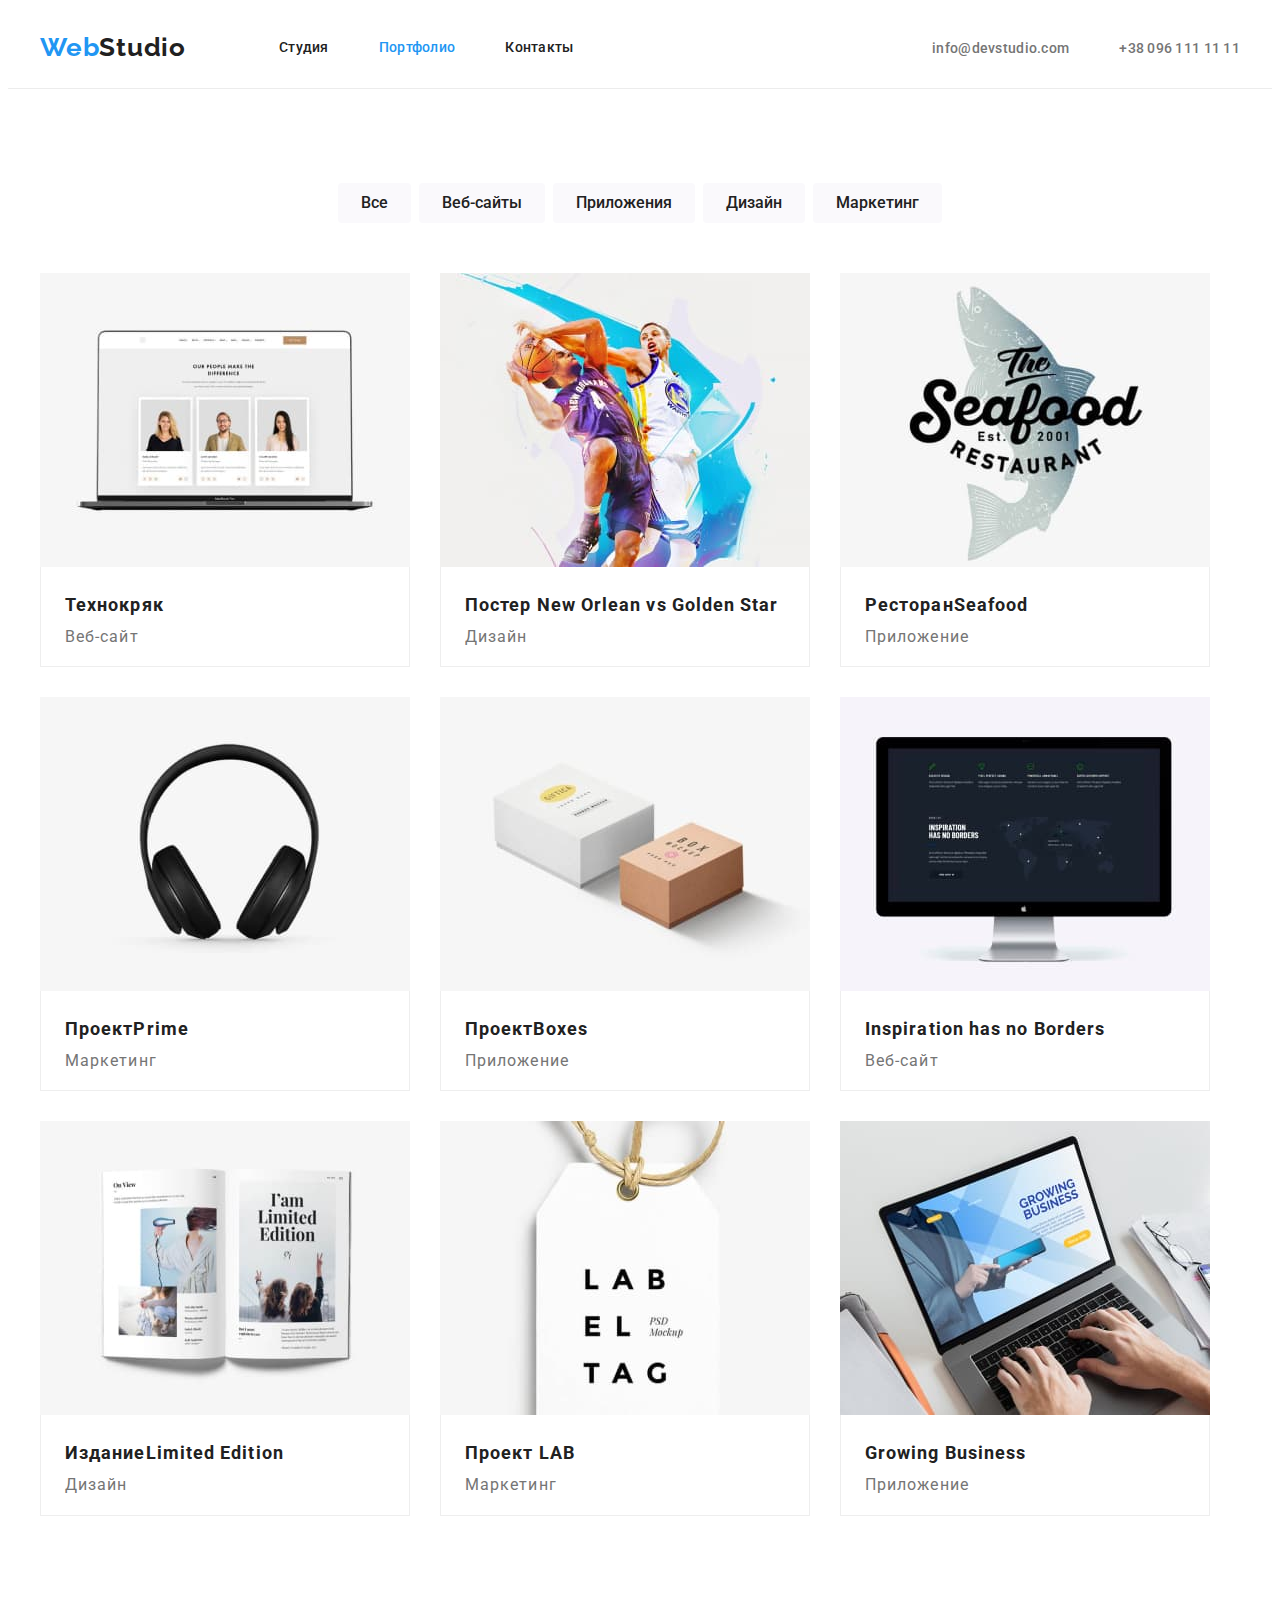
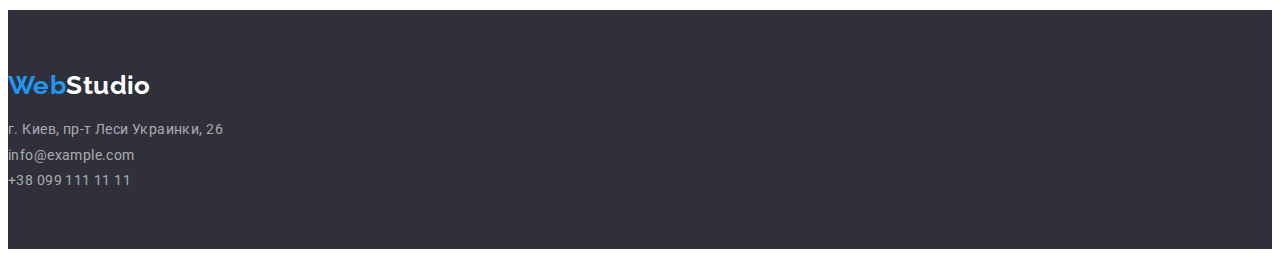
==== portfolio.html @ 33fb2591 "base" ====
<!DOCTYPE html>
<html lang="ru">
  
<head>
    <meta charset="UTF-8">
    <meta http-equiv="X-UA-Compatible" content="IE=edge">
    <meta name="viewport" content="width=device-width, initial-scale=1.0">
    <title>Document</title>
    <link
        href="https://fonts.googleapis.com/css2?family=Raleway:wght@700&family=Roboto:wght@400;500;700;900&display=swap"
        rel="stylesheet">
    <link rel="stylesheet" href="https://cdnjs.cloudflare.com/ajax/libs/modern-normalize/1.1.0/modern-normalize.min.css"
        integrity="sha512-wpPYUAdjBVSE4KJnH1VR1HeZfpl1ub8YT/NKx4PuQ5NmX2tKuGu6U/JRp5y+Y8XG2tV+wKQpNHVUX03MfMFn9Q=="
        crossorigin="anonymous" referrerpolicy="no-referrer" />
    <link rel="stylesheet" href="./css/styles.css">
</head>

<body class="page">
    <!-- Шапка -->
    <header class="page-header">

        <div class="container container-header">

            <nav class="main-nav header-flex">
                <a href="./index.html" class="logo" lang="en"><span class="blue-logo">Web</span>Studio</a>
                <ul class="site-nav">
                    <li class="item"><a href="./index.html" class="site-nav">Студия</a></li>
                    <li class="item"><a href="./portfolio.html" class="site-nav portfolio">Портфолио</a></li>
                    <li class="item"><a href="" class="site-nav">Контакты</a></li>
                </ul>

            </nav>

            <!-- Ссылки -->

            <ul class="auth-nav container-authnav">
                <li class="auth-item"> <a class="link" href="mailto:info@devstudio.com">info@devstudio.com
                    </a>
                </li>
                <li class="auth-item"> <a class="link" href="tel:+380961111111">+38 096 111 11 11
                    </a>
                </li>
</ul>
        </div>
    </header>

    <main>
        <!--Фильтры. Кнопки  -->

        <section class="section main-portfolio">
            <h1 class="visually-hidden">Портфолио</h1>

            <div class="container">
                <ul class="buttons">
                    <li class="portbut-list"><button type="button" class="buttons list">Все</button></li>
                    <li class="portbut-list"><button type="button" class="buttons list">Веб-сайты</button></li>
                    <li class="portbut-list"><button type="button" class="buttons list">Приложения</button></li>
                    <li class="portbut-list"><button type="button" class="buttons list">Дизайн</button></li>
                    <li class="portbut-list"><button type="button" class="buttons list">Маркетинг</button></li>
                </ul>

            <!-- Портфолио. Ссылки с картинками -->

                 <ul class="portfolio sheet">

                    <li class="flex-element">
                        <a href="" class="portfolio-list"><img src="./images/images2/web-site.jpg"
                                alt="карточки с вотографиями троих людей" width="370">
                          <div class="card-title"> 
                            <h2 class="portfolio-list title">Технокряк</h2>
                            <p class="list-title">Веб-сайт</p></div>
                        </a>
                    </li>

                    <li class="flex-element">
                        <a href="" class="portfolio-list"><img src="./images//images2/design.jpg" alt="баскетболисты"
                                width="370">
                           <div class="card-title">
                            <h2 class="portfolio-list title">Постер <span lang="en">New Orlean vs Golden Star</span>
                            </h2>
                            <p class="list-title">Дизайн</p>
                           </div>
                        </a>
                    </li>

                    <li class="flex-element">
                        <a href="" class="portfolio-list"><img src="./images//images2/app.jpg" alt="логотип с рыбой"
                                width="370">
                            <div class="card-title">
                                <h2 class="portfolio-list title">Ресторан<span lang="en">Seafood</span></h2>
                            <p class="list-title">Приложение</p>
                            </div>
                        </a>
                    </li>

                    <li class="flex-element">
                        <a href="" class="portfolio-list"><img src="./images//images2/marketing.jpg" alt="наушники"
                                width="370">
                          <div class="card-title">
                            <h2 class="portfolio-list title">Проект<span lang="en">Prime</span></h2>
                            <p class="list-title">Маркетинг</p>
                          </div>
                        </a>
                    </li>

                    <li class="flex-element">
                        <a href="" class="portfolio-list"><img src="./images//images2/app-project-box.jpg"
                                alt="две коробки" width="370">
                          <div class="card-title">
                            <h2 class="portfolio-list title">Проект<span lang="en">Boxes</span></h2>
                            <p class="list-title">Приложение</p>
                          </div>
                        </a>
                    </li>

                    <li class="flex-element">
                        <a href="" class="portfolio-list"><img src="./images//images2/web-site-inspiration.jpg"
                                alt="черный экран" width="370">
                           <div class="card-title">
                            <h2 class="portfolio-list title"><span lang="en">Inspiration has no Borders</span></h2>
                            <p class="list-title">Веб-сайт</p>
                           </div>
                        </a>
                    </li>

                    <li class="flex-element">
                        <a href="" class="portfolio-list"><img src="./images//images2/design-edition.jpg" alt="журнал"
                                width="370">
                            <div class="card-title">
                            <h2 class="portfolio-list title">Издание<span lang="en">Limited Edition</span></h2>
                            <p class="list-title">Дизайн</p>
                            </div>
                        </a>
                    </li>

                    <li class="flex-element">
                        <a href="" class="portfolio-list"><img src="./images//images2/marketing-project-lab.jpg"
                                alt="этикетка" width="370">
                            <div class="card-title">
                            <h2 class="portfolio-list title">Проект <span lang="en">LAB</span></h2>
                            <p class="list-title">Маркетинг</p>
                            </div>
                        </a>
                    </li>

                    <li class="flex-element">
                        <a href="" class="portfolio-list"><img src="./images//images2/app-growing-businnes.jpg"
                                alt="ноутбук" width="370">
                            <div class="card-title">
                            <h2 class="portfolio-list title"><span lang="en">Growing Business</span></h2>
                            <p class="list-title">Приложение</p>
                            </div>
                        </a>
                    </li>
                </ul>
            </div>
        </section>
    </main>


    <footer class="footer">
        <div class="div-footer">
            <a href="./index.html" class="footer-logo" lang="en"><span class="blue-logo">Web</span>Studio</a>
            <address class="container-footer">
                <ul class="footer-nav">
                    <li><a href="" class="link address">г. Киев, пр-т Леси Украинки, 26</a></li>
                    <li><a href="mailto:info@example.com" class="link">info@example.com</a> </li>
                    <li><a href="tel:+380991111111" class="link">+38 099 111 11 11</a></li>
                </ul>
            </address>
        </div>
    </footer>

</body>

</html>
---- css/styles.css ----
/* body font-family roboto  */
/* body text color  #212121
secondary text color rgba(117, 117, 117, 1)
link and contact color #757575 
accent color #2196F3 */

/* logo font  Oleo Script
web color #2196F3 */

/* body text hover color white*/

/* header background color #FFFFFF 
          text hover color #2196F3 */

/* main
       background color #E5E5E5  
       text hover color white 
       button hover volor blue*/
/* footer
       background color  #2F303A */

/* Переменные */

:root {
  --main-text-color: #212121;
  --secondary-text-color: rgba(117, 117, 117, 1);
  --main-bg-color: #e5e5e5;
  --secondary-bg-color: #2f303a;
  --accent-color: #2196f3;
  --primery-whitecolor: #ffffff;
  --border-portfolio-color: #EEE;
}

/* box-sizing для html, псевдоэлементов и псевдоклассов */


img {
  display: block;
  min-width: 100%;
  height: auto;
}

/* index.html */

.page {
  color: var(--main-text-color);
  background-color: var(--primery-whitecolor);

  font-family: Roboto, sans-serif;
  letter-spacing: 0.03em;

  font-size: 14px;
  line-height: 1.2;
}

/* Header */
.page-header {
  border-bottom: 1px solid #ececec;
}
.container {
  width: 1200px;
  margin: 0 auto;

  padding-left: 15px;
  padding-right: 15px;
}

.container-header {
  display: flex;
  align-items: center;
}

.main-nav {
  display: flex;
  padding: 0;
  margin: 0;
}

.logo {
  padding-top: 24px;
  padding-bottom: 25px;
  margin-right: 93px;

  color: var(--main-text-color);
  font-family: Raleway, sans-serif;

  font-size: 26px;
  font-style: normal;
  line-height: 1.2;
  letter-spacing: 0.03em;

  font-weight: 700;
  text-decoration: none;
}
.blue-logo {
  color: var(--accent-color);
}

/*  Site nav */

.site-nav {
  display: flex;
  padding: 0;
  margin: 0;

  color: var(--main-text-color);

  font-weight: 500;
  font-size: 14px;
  line-height: 1.14;
  letter-spacing: 0.02em;

  list-style-type: none;
  text-decoration: none;
}

.site-nav .port-studio {
  margin-left: 93px;
}
.site-nav .item:not(:last-child) {
  margin-right: 50px;
}
.site-nav .site-nav {
  display: block;
  padding-top: 32px;
  padding-bottom: 32px;
  padding-left: 0;
}

.site-nav .portfolio {
  color: var(--accent-color);
}
.site-nav .studio {
  color: var(--accent-color);
}
.site-nav:hover,
.site-nav:focus {
  color: var(--accent-color);
}

.auth-nav {
  display: flex;
  margin: 0;
  padding: 0;
  margin-left: auto;
}

.auth-nav .auth-item + .auth-item {
  margin-left: 50px;
}

.auth-nav .link {
  color: var(--secondary-text-color);
  padding-top: 32px;
  padding-bottom: 32px;

  font-weight: 500;
  font-size: 14px;
  line-height: 1.14;
  letter-spacing: 0.02em;
  text-decoration: none;
}

.auth-nav .link:hover,
.auth-nav .link:focus,
.footer-nav .link:hover,
.footer-nav .link:focus {
  color: var(--accent-color);
}

/* hero */

.hero {
  background-color: var(--secondary-bg-color);
  text-align: center;
  padding-top: 200px;
  padding-bottom: 200px;
}

.hero-title {
  color: var(--primery-whitecolor);

  margin: 0 250px 30px;

  display: inline-block;
  width: 696px;
  font-weight: 900;
  font-size: 44px;
  line-height: 1.5;

  letter-spacing: 0.06em;
  text-transform: uppercase;
}

.hero .button {
  color: var(--primery-whitecolor);
  background-color: var(--accent-color);

  border-radius: 4px;
  padding: 10px 32px;
  border: 1px solid transparent;

  display: flex;
  font-weight: 700;
  font-size: 16px;
  line-height: 1.9;
  letter-spacing: 0.06em;

  align-items: center;
  font-family: inherit;
  cursor: pointer;
  margin: 0 auto;
}

/* feature-list */

.auth-nav,
.feature-list,
.feature-img,
.footer-nav,
.buttons,
.portfolio,
.feature-img2 {
  list-style-type: none;
  text-decoration: none;
}

.section {
  padding-bottom: 94px;
}

.container-list {
  padding-top: 94px;
}
.feature-list {
  padding: 0;
  margin: 0 auto;
  display: flex;
}
.feature-list > li {
  width: 270px;
}
.feature-list li + li {
  margin-left: 30px;
}
.feature-list .title {
  color: var(--main-text-color);
  margin: 0;
  padding: 0;
  margin-bottom: 10px;

  font-weight: 700;
  font-size: 14px;
  line-height: 1.15;
  text-transform: uppercase;
}
.feature-list .title-description {
  margin: 0;
  padding: 0;

  color: var(--secondary-text-color);

  font-weight: 400;
  line-height: 24px;
}

/* section title */

.feature-img {
  margin: 0;
  padding: 0;
  display: flex;
  justify-content: space-between;
}

.item-img + .item-img {
  margin-left: 30px;
}

.section .section-title {
  color: var(--main-text-color);
  margin-top: 0;
  margin-bottom: 50px;
  padding: 0;

  font-weight: 700;
  font-size: 36px;
  line-height: 1.2;

  text-align: center;
}

.container-bg {
  background-color: #f5f4fa;
  padding-top: 94px;
}

.feature-img2 {
  margin: 0;
  padding: 0;
  display: flex;

  text-align: center;
}

.feature-title,
.feature-description {
  margin: 0;
  padding: 0;
}
.feature-title {

  width: 270px;
}

.card-staff {
    padding-top: 30px;
    padding-bottom: 30px;

    box-shadow: 0px 1px 3px rgba(0, 0, 0, 0.12), 0px 1px 1px rgba(0, 0, 0, 0.14),
    0px 2px 1px rgba(0, 0, 0, 0.2);
    border-radius: 0 0 4px 4px;
    background-color: #fff;

}
.feature-item {
  width: 270px;

}
.feature-item + .feature-item {
    margin-left: 30px;
}


.section-title2 {
  color: var(--main-text-color);

  margin-top: 0;
  margin-bottom: 50px;
  font-weight: 700;
  font-size: 36px;
  line-height: 1.2;

  text-align: center;
}
.section .feature-title {
  margin-bottom: 10px;

  color: var(--main-text-color);

  font-weight: 500;
  font-size: 16px;
  line-height: 1.2;
}
.section .feature-description {
  color: var(--secondary-text-color);

  font-weight: 400;
  font-size: 16px;
  line-height: 1.2;
}

/* footer */

.footer {
  background-color: var(--secondary-bg-color);
  padding-top: 60px;
  padding-bottom: 60px;
}

.footer-logo {
  color: var(--primery-whitecolor);

  font-family: Raleway, sans-serif;

  font-size: 26px;
  font-style: normal;
  line-height: 1.2;

  font-weight: 700;
  text-decoration: none;
}

.footer .address {
  color: var(--primery-whitecolor);

  font-style: normal;
  font-weight: 400;
  font-size: 14px;
  line-height: 1.7;
  text-decoration: none;
}

.container-footer {
  margin-top: 20px;
}

.footer-nav .link {
  color: rgba(255, 255, 255, 0.6);
  font-style: normal;

  font-weight: 400;
  font-size: 14px;
  line-height: 1.2;
  text-decoration: none;
}

.footer-nav {
  display: block;
  margin: 0;
  padding: 0;
}

.footer-nav li + li {
  margin-top: 9px;
}

/* portfolio.html */

.main-portfolio {
  padding-top: 94px;
}

.visually-hidden {
    position: absolute;
    width: 1px;
    height: 1px;
    margin: -1px;
    border: 0;
    padding: 0;
    
    white-space: nowrap;
    clip-path: inset(100%);
    clip: rect(0 0 0 0);
    overflow: hidden;
  }

.buttons {
  margin: 0;
  padding: 0;
  display: flex;
  justify-content: center;
}
.buttons .portbut-list + .portbut-list {
  margin-left: 8px;
}

.section .buttons .list {
  color: var(--main-text-color);

  font-family: inherit;
  font-weight: 500;
  font-size: 16px;
  line-height: 1.62;

  text-align: center;
  cursor: pointer;

  min-width: 73px;
  padding: 6px 22px;
  background-color: rgba(245, 244, 250, 50%);
  border: 1px solid transparent;
  border-radius: 4px;
}

.buttons .list:hover,
.buttons .list:focus {
  color: var(--primery-whitecolor);
  background-color: rgba(33, 150, 243, 50%);
}

/* main */


.flex-element {
  width: 370px;
  margin-right: 30px;
  margin-bottom: 30px;

}
.flex-element:nth-child(3n) {
  margin-right: 0;
}
.flex-element:nth-last-child(-n + 3) {
  margin-bottom: 0;
}

.sheet {
  display: flex;
  flex-wrap: wrap;
  margin: 0;
  padding: 0;

  margin-top: 50px;
}

.portfolio .portfolio-list {
    margin: 0;
    padding: 0;
    margin-bottom: 4px;

  color: var(--main-text-color);

  font-weight: 700;
  font-size: 18px;
  line-height: 2em;

  letter-spacing: 0.06em;
  text-decoration: none;
}


.card-title {
    padding: 20px 24px;
    border-left: 1px solid var(--border-portfolio-color);
    border-right: 1px solid var(--border-portfolio-color);
    border-bottom: 1px solid var(--border-portfolio-color);
}
.portfolio .list-title {
    margin: 0;
    padding: 0;

  color: var(--secondary-text-color);

  font-weight: 400;
  font-size: 16px;
  line-height: 1.2;
}
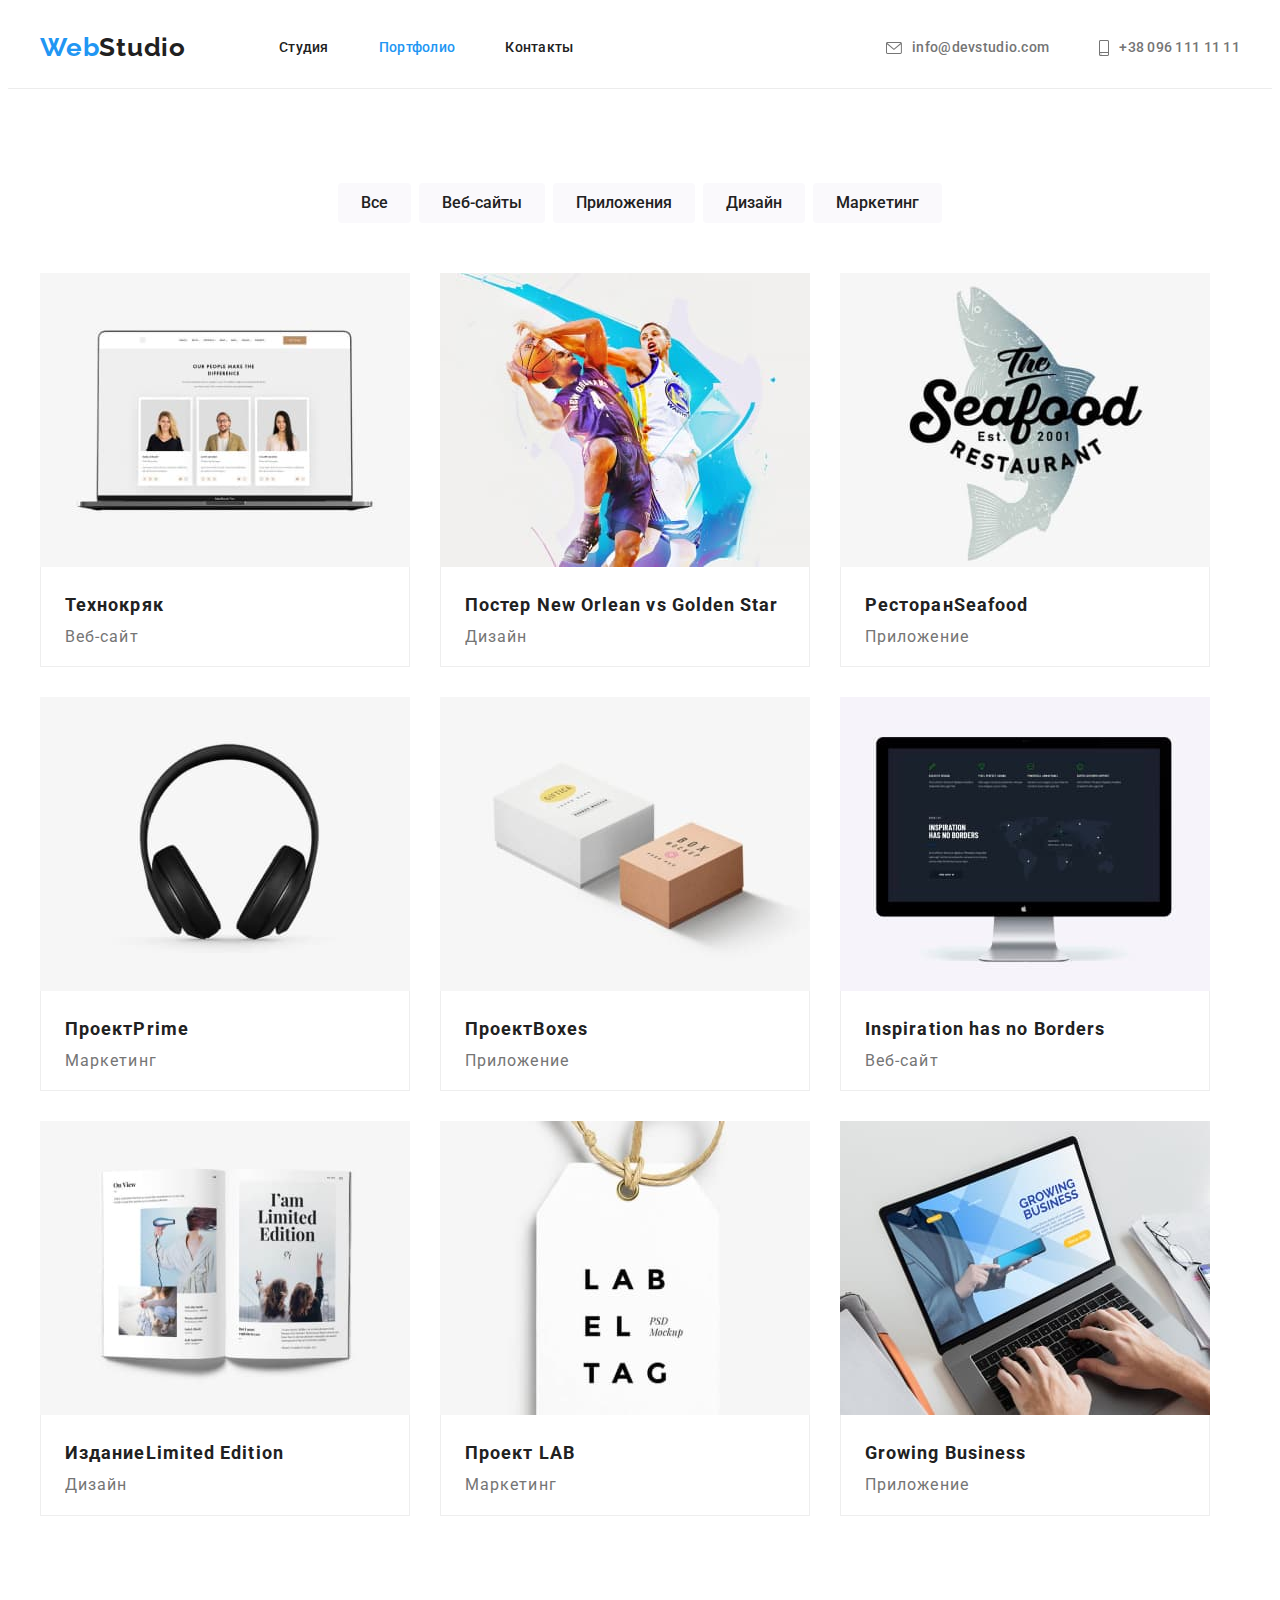
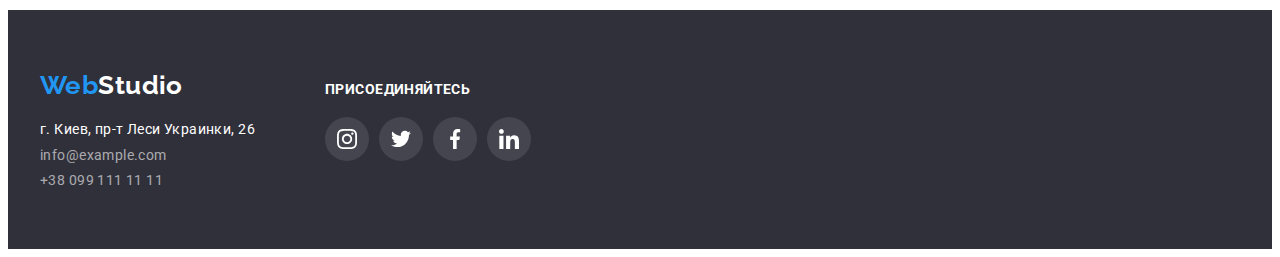
==== commit ebe9a607: "4th task fix" ====
--- a/portfolio.html
+++ b/portfolio.html
@@ -22,11 +22,11 @@
         <div class="container container-header">
 
             <nav class="main-nav header-flex">
-                <a href="./index.html" class="logo" lang="en"><span class="blue-logo">Web</span>Studio</a>
+                <a href="./index.html" class="logo" target="blank" rel="noopener noreferrer" lang="en"><span class="blue-logo">Web</span>Studio</a>
                 <ul class="site-nav">
-                    <li class="item"><a href="./index.html" class="site-nav">Студия</a></li>
-                    <li class="item"><a href="./portfolio.html" class="site-nav portfolio">Портфолио</a></li>
-                    <li class="item"><a href="" class="site-nav">Контакты</a></li>
+                    <li class="item"><a href="./index.html" class="site-nav" target="blank" rel="noopener noreferrer">Студия</a></li>
+                    <li class="item"><a href="./portfolio.html" class="site-nav portfolio" target="blank" rel="noopener noreferrer">Портфолио</a></li>
+                    <li class="item"><a href="" class="site-nav" target="blank" rel="noopener noreferrer">Контакты</a></li>
                 </ul>
 
             </nav>
@@ -34,13 +34,16 @@
             <!-- Ссылки -->
 
             <ul class="auth-nav container-authnav">
-                <li class="auth-item"> <a class="link" href="mailto:info@devstudio.com">info@devstudio.com
-                    </a>
-                </li>
-                <li class="auth-item"> <a class="link" href="tel:+380961111111">+38 096 111 11 11
-                    </a>
-                </li>
-</ul>
+                <li class="auth-item"> <a class="link" href="mailto:info@devstudio.com" target="blank" rel="noopener noreferrer">
+                    <svg class="link-letter" width="16" height="12"><use href="./images/vectorimgs/sprite.svg#icon-envelope" width="16" height="12"></use></svg>info@devstudio.com
+                </a>
+            </li>
+            <li class="auth-item"> <a class="link" href="tel:+380961111111" target="blank" rel="noopener noreferrer">
+                <svg class="link-phone" width="10" height="16"><use href="./images/vectorimgs/sprite.svg#icon-smartphone" width="10" height="16"></use></svg>+38 096 111 11 11
+                </a>
+            </li>
+               </ul>
+
         </div>
     </header>
 
@@ -159,16 +162,57 @@
 
 
     <footer class="footer">
-        <div class="div-footer">
-            <a href="./index.html" class="footer-logo" lang="en"><span class="blue-logo">Web</span>Studio</a>
-            <address class="container-footer">
-                <ul class="footer-nav">
-                    <li><a href="" class="link address">г. Киев, пр-т Леси Украинки, 26</a></li>
-                    <li><a href="mailto:info@example.com" class="link">info@example.com</a> </li>
-                    <li><a href="tel:+380991111111" class="link">+38 099 111 11 11</a></li>
-                </ul>
-            </address>
+
+        <div class="container foot-wrapper">
+
+            <div class="hello-footer">
+                <a href="./index.html" class="footer-logo" target="blank" rel="noopener noreferrer" lang="en"><span class="blue-logo">Web</span>Studio</a>
+                <address class="container-footer">
+                    <ul class="footer-nav">
+                        <li><a href="" class="link address" target="blank" rel="noopener noreferrer">г. Киев, пр-т Леси Украинки, 26</a></li>
+                        <li><a href="mailto:info@example.com" class="link" target="blank" rel="noopener noreferrer">info@example.com</a> </li>
+                        <li><a href="tel:+380991111111" class="link" target="blank" rel="noopener noreferrer">+38 099 111 11 11</a></li>
+                    </ul>
+                </address>
+            </div>
+    
+            <div class="container-joinus">
+                
+                <h2 class="joinus">Присоединяйтесь</h2>
+
+                <ul class="inviting">
+                    <li class="social-dark">
+                        <a class="inviting-list" href="" target="blank" rel="noopener noreferrer">
+                            <svg class="social-invite" width="20" height="20">
+                                <use href="./images/vectorimgs/sprite.svg#icon-instagram"></use>
+                            </svg>
+                        </a>
+                    </li>
+                    <li class="social-dark">
+                        <a class="inviting-list" href="" target="blank" rel="noopener noreferrer">
+                            <svg class="social-invite" width="20" height="20">
+                                <use href="./images/vectorimgs/sprite.svg#icon-twitter"></use>
+                            </svg>
+                        </a>
+                    </li>
+                    <li class="social-dark">
+                        <a class="inviting-list" href="" target="blank" rel="noopener noreferrer">
+                            <svg class="social-invite" width="20" height="20">
+                                <use href="./images/vectorimgs/sprite.svg#icon-facebook"></use>
+                            </svg>
+                        </a>
+                    </li>
+                    <li class="social-dark">
+                        <a class="inviting-list" href="" target="blank" rel="noopener noreferrer">
+                            <svg class="social-invite" width="20" height="20">
+                                <use href="./images/vectorimgs/sprite.svg#icon-linkedin"></use>
+                            </svg>
+                        </a>
+                    </li>
+                </ul>
+            </div>
         </div>
+        
     </footer>
 
 </body>
--- a/css/styles.css
+++ b/css/styles.css
@@ -29,6 +29,9 @@
   --accent-color: #2196f3;
   --primery-whitecolor: #ffffff;
   --border-portfolio-color: #EEE;
+  --icon-bg-color: #F5F4FA;
+  --customer-row: #AFB1B8;
+  --hero-liner-gradient: rgba(47, 48, 58, 0,4);
 }
 
 /* box-sizing для html, псевдоэлементов и псевдоклассов */
@@ -150,6 +153,11 @@
 }
 
 .auth-nav .link {
+  display: inline-flex;
+  align-items: center;
+  margin: 0;
+  padding: 0;
+
   color: var(--secondary-text-color);
   padding-top: 32px;
   padding-bottom: 32px;
@@ -161,17 +169,40 @@
   text-decoration: none;
 }
 
+ .link-letter, .link-phone {
+  display: flex;
+  margin: 0;
+  padding: 0;
+  margin-right: 10px;
+
+  fill: currentColor;
+} 
+
 .auth-nav .link:hover,
 .auth-nav .link:focus,
 .footer-nav .link:hover,
 .footer-nav .link:focus {
   color: var(--accent-color);
+  fill: currentColor;
 }
 
 /* hero */
 
 .hero {
   background-color: var(--secondary-bg-color);
+  
+  background-image: linear-gradient(to left,
+  rgba(47, 48, 58, 0.4), rgba(47, 48, 58, 0.4)),
+  url(../images/vectorimgs/hero_img.jpg);
+  max-width: 1600px;
+  height: 600px;
+  margin: 0 auto;
+
+  background-repeat: no-repeat;
+  background-position:center;
+  background-size: cover;
+
+
   text-align: center;
   padding-top: 200px;
   padding-bottom: 200px;
@@ -237,12 +268,37 @@
   margin: 0 auto;
   display: flex;
 }
-.feature-list > li {
+.feature-list > .neighbours {
   width: 270px;
 }
-.feature-list li + li {
+
+.feature-list .neighbours + .neighbours {
   margin-left: 30px;
 }
+
+.icon-container {
+  display: flex;
+  justify-content: center;
+  align-items: center;
+
+  width: 270px;
+  height: 120px;
+  margin-bottom: 30px;
+
+  border-radius: 4px;
+  cursor: pointer;
+
+  background-color: #F5F4FA;
+}
+
+
+.icon-list {
+  width: 65px;
+  height: 70px;
+
+}
+
+
 .feature-list .title {
   color: var(--main-text-color);
   margin: 0;
@@ -295,6 +351,50 @@
   padding-top: 94px;
 }
 
+.feature-item + .feature-item {
+margin-left: 30px;
+
+}
+
+ .media-wrapper {
+  display: flex;
+  justify-content: space-between;
+
+  margin: 0;
+  padding-left: 32px;
+  padding-right: 32px;
+  margin-top: 16px;
+  list-style: none;
+
+} 
+
+.social-media .social {
+  display: flex;
+  justify-content: center;
+  align-items: center;
+
+  width: 44px;
+  height: 44px;
+
+  padding: 0;
+  margin: 0;
+
+  border-radius: 50%;
+
+  cursor: pointer;
+
+  fill: #afb1b8;
+
+} 
+
+.social:hover, .social:focus {
+  background-color: var(--accent-color);
+  fill: var(--primery-whitecolor);
+}
+
+
+
+
 .feature-img2 {
   margin: 0;
   padding: 0;
@@ -322,11 +422,12 @@
     border-radius: 0 0 4px 4px;
     background-color: #fff;
 
-}
-.feature-item {
-  width: 270px;
-
-}
+    background-repeat: no-repeat;
+
+}
+
+
+
 .feature-item + .feature-item {
     margin-left: 30px;
 }
@@ -360,15 +461,107 @@
   line-height: 1.2;
 }
 
+.last-section {
+  padding-top: 94px;
+}
+
+.last-caption {
+  margin: 0;
+  padding: 0;
+
+  font-weight: 700;
+  font-size: 36px;
+  line-height: 1.2em;
+  letter-spacing: 0.03em;
+  text-align: center;
+}
+
+.link-wrapper {
+  display: flex;
+
+  margin: 0;
+  padding: 0;
+  margin-top: 50px;
+
+}
+
+.customer {
+ list-style: none;
+  padding: 0;
+  margin: 0;
+
+  min-width: 170px;
+  height: 92px;
+
+}
+  
+.customer-list {
+  display: flex;
+    justify-content: center;
+    align-items: center;
+
+    width: 170px;
+    height: 92px;
+    border: 1px solid var(--customer-row);
+    border-radius: 4px;
+  }
+
+.icons {
+  fill: var(--customer-row);
+}
+.customer-list:hover, .customer-list:focus {
+  border: 1px solid var(--accent-color);
+}
+
+.customer-list:hover .icons, .customer-list:focus .icons {
+  fill: var(--accent-color);
+}
+
+.customer > a {
+  margin: 0;
+  padding: 0;
+}
+
+.customer + .customer {
+  margin-left: 30px;
+}
+
+.union-icon {
+  width: 106px;
+  height: 60px;
+
+  background-position: right center;
+    cursor: pointer;
+
+}
+
 /* footer */
 
 .footer {
+  display: flex;
+ 
   background-color: var(--secondary-bg-color);
   padding-top: 60px;
   padding-bottom: 60px;
 }
 
+.foot-wrapper {
+  display: inline-flex;
+  align-items: baseline;
+
+  margin: 0 auto;
+  padding: 0;
+
+ 
+}
+.hello-footer {
+  margin-right: 70px;
+}
+
+
 .footer-logo {
+  display: inline-block;
+  width: 145px;
   color: var(--primery-whitecolor);
 
   font-family: Raleway, sans-serif;
@@ -396,6 +589,8 @@
 }
 
 .footer-nav .link {
+  display: block;
+
   color: rgba(255, 255, 255, 0.6);
   font-style: normal;
 
@@ -405,6 +600,10 @@
   text-decoration: none;
 }
 
+.footer-nav .address {
+  color: var(--primery-whitecolor);
+}
+
 .footer-nav {
   display: block;
   margin: 0;
@@ -413,6 +612,65 @@
 
 .footer-nav li + li {
   margin-top: 9px;
+}
+
+ 
+.joinus {
+  display: block;
+  
+  margin: 0;
+  margin-bottom: 20px;
+  padding: 0;
+
+  color: var(--primery-whitecolor);
+  
+
+font-weight: 700;
+font-size: 14px;
+line-height: 1.2em;
+letter-spacing: 0.03em;
+text-transform: uppercase;
+}
+
+
+.inviting {
+  display: inline-flex;
+  justify-content: center;
+  align-items: center;
+  
+  margin: 0;
+  padding: 0;
+
+  list-style: none;
+
+} 
+
+.social-dark .inviting-list {
+  display: flex;
+    justify-content: center;
+    align-items: center;
+
+    width: 44px;
+    height: 44px;
+
+    padding: 0;
+    margin: 0;
+
+    border-radius: 50%;
+    background-color: rgba(255, 255, 255, 0.1);
+
+    cursor: pointer;
+  
+}
+.social-dark + .social-dark {
+  margin-left: 10px;
+}
+
+.social-invite {
+  fill: var(--primery-whitecolor);
+}
+.inviting-list:hover, .inviting-list:focus {
+background-color: var(--accent-color);
 }
 
 /* portfolio.html */
@@ -466,7 +724,7 @@
 .buttons .list:hover,
 .buttons .list:focus {
   color: var(--primery-whitecolor);
-  background-color: rgba(33, 150, 243, 50%);
+  background-color: var(--accent-color);
 }
 
 /* main */
@@ -477,6 +735,13 @@
   margin-right: 30px;
   margin-bottom: 30px;
 
+}
+.flex-element:hover, .flex-element:focus {
+ 
+  box-shadow: 0px 1px 1px rgba(0, 0, 0, 0.12), 0px 4px 4px rgba(0, 0, 0, 0.06), 1px 4px 6px rgba(0, 0, 0, 0.16);  
+}
+.portbut-list:hover, portbut-list:focus {
+box-shadow: 0px 3px 1px rgba(0, 0, 0, 0.1), 0px 1px 2px rgba(0, 0, 0, 0.08), 0px 2px 2px rgba(0, 0, 0, 0.12);
 }
 .flex-element:nth-child(3n) {
   margin-right: 0;
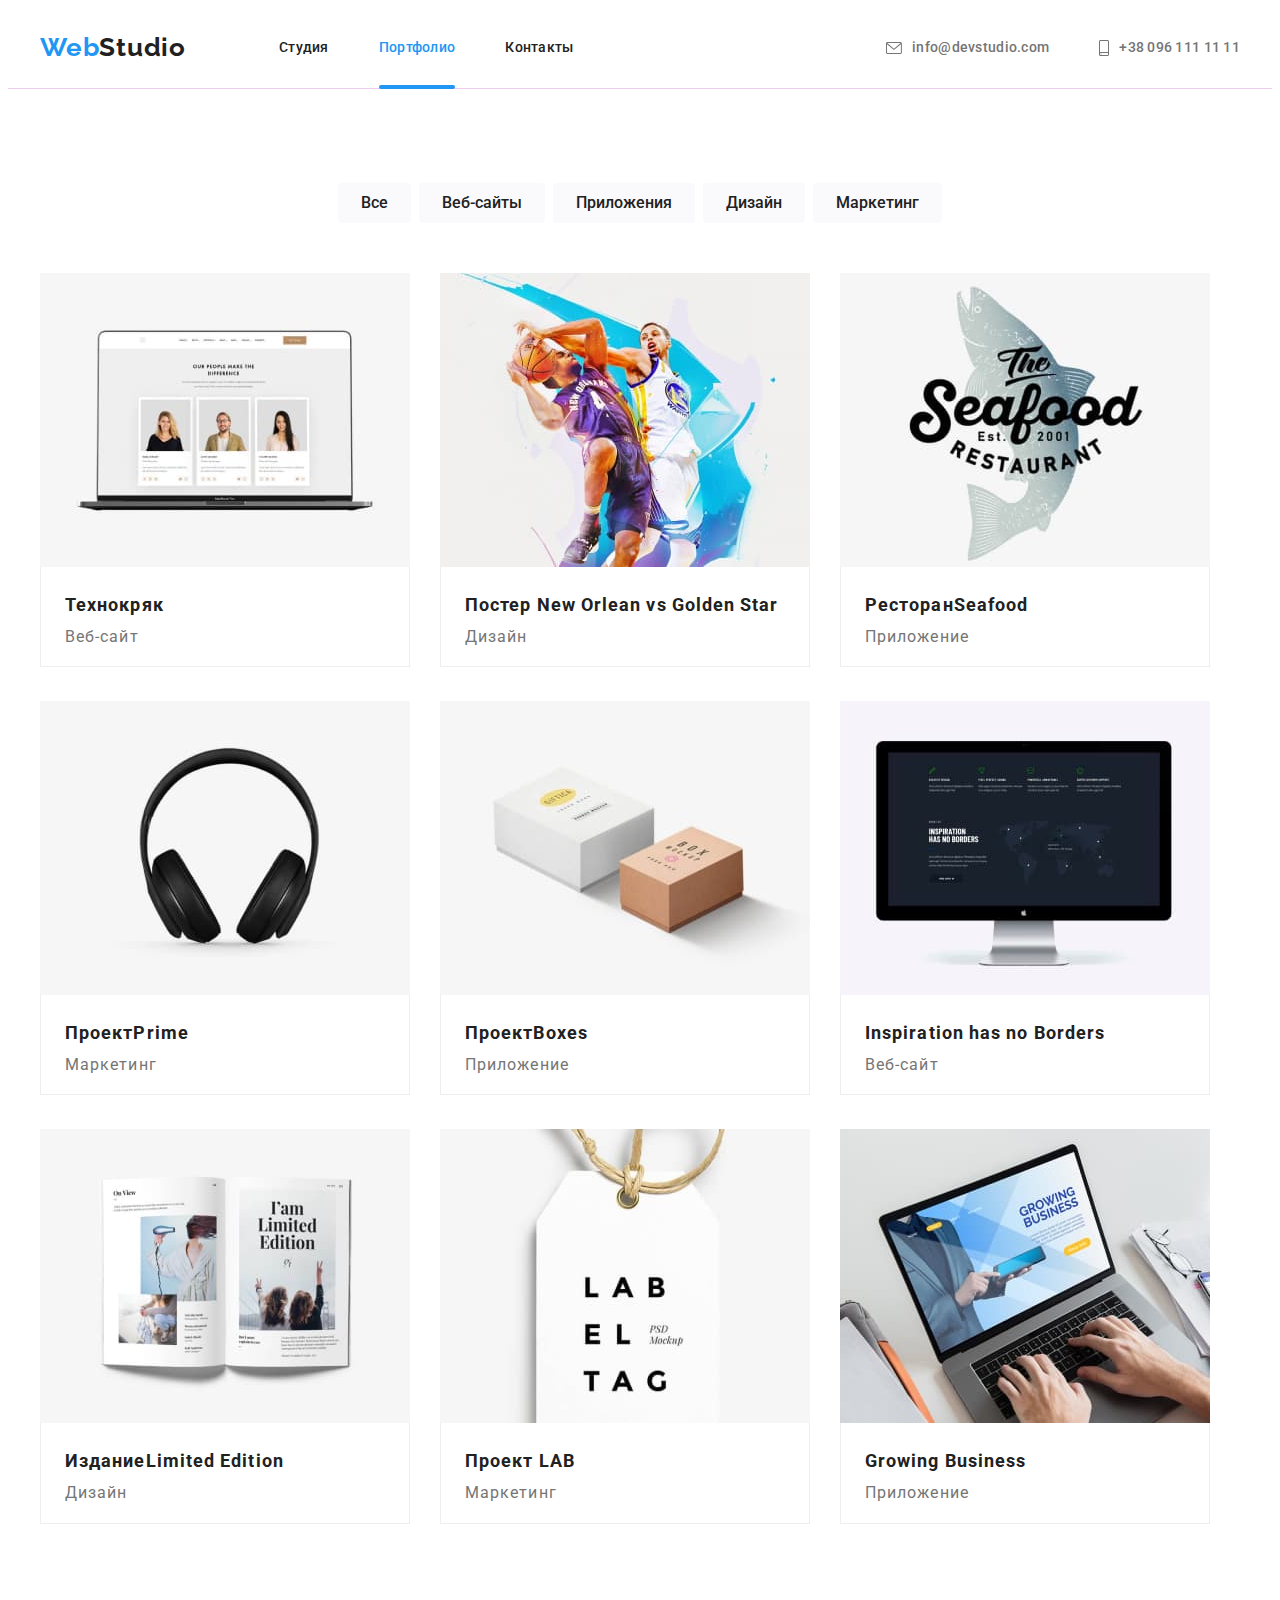
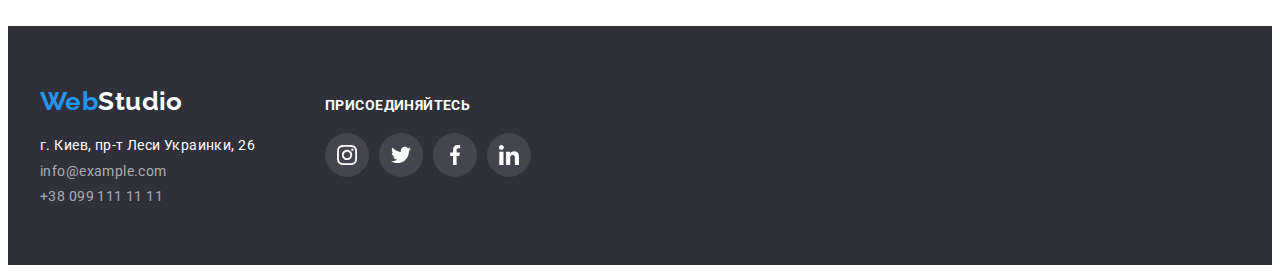
==== commit 214216fc: "fixed" ====
--- a/portfolio.html
+++ b/portfolio.html
@@ -26,7 +26,7 @@
                 <ul class="site-nav">
                     <li class="item"><a href="./index.html" class="site-nav" target="blank" rel="noopener noreferrer">Студия</a></li>
                     <li class="item"><a href="./portfolio.html" class="site-nav portfolio" target="blank" rel="noopener noreferrer">Портфолио</a></li>
-                    <li class="item"><a href="" class="site-nav" target="blank" rel="noopener noreferrer">Контакты</a></li>
+                    <li class="item"><a href="" class="site-nav contact" target="blank" rel="noopener noreferrer">Контакты</a></li>
                 </ul>
 
             </nav>
@@ -64,96 +64,195 @@
 
             <!-- Портфолио. Ссылки с картинками -->
 
-                 <ul class="portfolio sheet">
-
-                    <li class="flex-element">
-                        <a href="" class="portfolio-list"><img src="./images/images2/web-site.jpg"
+                <ul class="portfolio sheet">
+                
+                    <li class="flex-element">
+                        
+                             <a href="" class="portfolio-list">
+                                
+                                <div class="pop-up">
+
+                                <img class="relative" src="./images/images2/web-site.jpg"
                                 alt="карточки с вотографиями троих людей" width="370">
-                          <div class="card-title"> 
-                            <h2 class="portfolio-list title">Технокряк</h2>
-                            <p class="list-title">Веб-сайт</p></div>
-                        </a>
-                    </li>
-
-                    <li class="flex-element">
-                        <a href="" class="portfolio-list"><img src="./images//images2/design.jpg" alt="баскетболисты"
+                            
+                            <div class="pop">
+                                <p class="pop-up-title">Ресурс предлагает комплексные предложения с разным уровнем функционала и сервисов.
+                                    Все это позволит посетителю получить исчерпывающие сведения о компании или частном лице.</p>
+                               
+                                </div>
+                            </div>
+                            <div class="card-title">
+                                <h2 class="portfolio-list title">Технокряк</h2>
+                                <p class="list-title">Веб-сайт</p>
+                            </div>
+                            </a>
+                       </li>
+                
+                    <li class="flex-element">
+                        <a href="" class="portfolio-list">
+
+                            <div class="pop-up">
+                                <img class="relative" src="./images//images2/design.jpg" alt="баскетболисты" width="370">
+                            
+                            
+                            <div class="pop">
+                                <p class="pop-up-title">Ресурс предлагает комплексные предложения с разным уровнем функционала и сервисов.
+                                Все это позволит посетителю получить исчерпывающие сведения о компании или частном лице.</p>
+                            </div>
+                        </div>
+                            <div class="card-title">
+                                <h2 class="portfolio-list title">Постер <span lang="en">New Orlean vs Golden Star</span>
+                                </h2>
+                                <p class="list-title">Дизайн</p>
+                            </div>
+                       
+                         </a>
+
+                    </li>
+                
+                    <li class="flex-element">
+
+                        <a href="" class="portfolio-list">
+
+                            <div class="pop-up">
+                                <img class="relative" src="./images//images2/app.jpg" alt="логотип с рыбой" width="370">
+                                <div class="pop">
+                                    <p class="pop-up-title">Ресурс предлагает комплексные предложения с разным уровнем функционала и сервисов.
+                                    Все это позволит посетителю получить исчерпывающие сведения о компании или частном лице.</p>
+                                </div>    
+                            </div>
+                               
+                           
+                            <div class="card-title">
+                                <h2 class="portfolio-list title">Ресторан<span lang="en">Seafood</span></h2>
+                                <p class="list-title">Приложение</p>
+                            </div>
+                       
+                         </a>
+
+                
+                    </li>
+                
+                    <li class="flex-element">
+                        <a href="" class="portfolio-list">
+                        
+                        <div class="pop-up">
+                           <img class="relative" src="./images//images2/marketing.jpg" alt="наушники" width="370">
+                                <div class="pop">
+                                    <p class="pop-up-title">Ресурс предлагает комплексные предложения с разным уровнем функционала и сервисов.
+                                        Все это позволит посетителю получить исчерпывающие сведения о компании или частном лице.</p>
+                                </div>
+                        </div>
+
+                            <div class="card-title">
+                                <h2 class="portfolio-list title">Проект<span lang="en">Prime</span></h2>
+                                <p class="list-title">Маркетинг</p>
+                            </div>
+                       
+                         </a>
+
+                    </li>
+                
+                    <li class="flex-element">
+                        <a href="" class="portfolio-list">
+
+                          <div class="pop-up">
+                            <img class="relative" src="./images//images2/app-project-box.jpg" alt="две коробки"
+                            width="370">
+                           <div class="pop">
+                            <p class="pop-up-title">Ресурс предлагает комплексные предложения с разным уровнем функционала и сервисов.
+                                Все это позволит посетителю получить исчерпывающие сведения о компании или частном лице.</p>
+                           </div>
+                          </div>
+
+                            <div class="card-title">
+                                <h2 class="portfolio-list title">Проект<span lang="en">Boxes</span></h2>
+                                <p class="list-title">Приложение</p>
+                            </div>
+                       
+                         </a>
+
+                    </li>
+                
+                    <li class="flex-element">
+                        <a href="" class="portfolio-list">
+                            
+                            <div class="pop-up">
+                                <img class="relative" src="./images//images2/web-site-inspiration.jpg" alt="черный экран"
                                 width="370">
-                           <div class="card-title">
-                            <h2 class="portfolio-list title">Постер <span lang="en">New Orlean vs Golden Star</span>
-                            </h2>
-                            <p class="list-title">Дизайн</p>
-                           </div>
-                        </a>
-                    </li>
-
-                    <li class="flex-element">
-                        <a href="" class="portfolio-list"><img src="./images//images2/app.jpg" alt="логотип с рыбой"
-                                width="370">
-                            <div class="card-title">
-                                <h2 class="portfolio-list title">Ресторан<span lang="en">Seafood</span></h2>
-                            <p class="list-title">Приложение</p>
-                            </div>
-                        </a>
-                    </li>
-
-                    <li class="flex-element">
-                        <a href="" class="portfolio-list"><img src="./images//images2/marketing.jpg" alt="наушники"
-                                width="370">
-                          <div class="card-title">
-                            <h2 class="portfolio-list title">Проект<span lang="en">Prime</span></h2>
-                            <p class="list-title">Маркетинг</p>
-                          </div>
-                        </a>
-                    </li>
-
-                    <li class="flex-element">
-                        <a href="" class="portfolio-list"><img src="./images//images2/app-project-box.jpg"
-                                alt="две коробки" width="370">
-                          <div class="card-title">
-                            <h2 class="portfolio-list title">Проект<span lang="en">Boxes</span></h2>
-                            <p class="list-title">Приложение</p>
-                          </div>
-                        </a>
-                    </li>
-
-                    <li class="flex-element">
-                        <a href="" class="portfolio-list"><img src="./images//images2/web-site-inspiration.jpg"
-                                alt="черный экран" width="370">
-                           <div class="card-title">
-                            <h2 class="portfolio-list title"><span lang="en">Inspiration has no Borders</span></h2>
-                            <p class="list-title">Веб-сайт</p>
-                           </div>
-                        </a>
-                    </li>
-
-                    <li class="flex-element">
-                        <a href="" class="portfolio-list"><img src="./images//images2/design-edition.jpg" alt="журнал"
-                                width="370">
-                            <div class="card-title">
-                            <h2 class="portfolio-list title">Издание<span lang="en">Limited Edition</span></h2>
-                            <p class="list-title">Дизайн</p>
-                            </div>
-                        </a>
-                    </li>
-
-                    <li class="flex-element">
-                        <a href="" class="portfolio-list"><img src="./images//images2/marketing-project-lab.jpg"
-                                alt="этикетка" width="370">
-                            <div class="card-title">
-                            <h2 class="portfolio-list title">Проект <span lang="en">LAB</span></h2>
-                            <p class="list-title">Маркетинг</p>
-                            </div>
-                        </a>
-                    </li>
-
-                    <li class="flex-element">
-                        <a href="" class="portfolio-list"><img src="./images//images2/app-growing-businnes.jpg"
-                                alt="ноутбук" width="370">
-                            <div class="card-title">
-                            <h2 class="portfolio-list title"><span lang="en">Growing Business</span></h2>
-                            <p class="list-title">Приложение</p>
-                            </div>
-                        </a>
+                           <div class="pop">
+                            <p class="pop-up-title">Ресурс предлагает комплексные предложения с разным уровнем функционала и сервисов.
+                                Все это позволит посетителю получить исчерпывающие сведения о компании или частном лице.</p>
+                           </div>
+                            </div>
+
+                            <div class="card-title">
+                                <h2 class="portfolio-list title"><span lang="en">Inspiration has no Borders</span></h2>
+                                <p class="list-title">Веб-сайт</p>
+                            </div>
+
+                        </a>
+                    </li>
+                
+                    <li class="flex-element">
+                        <a href="" class="portfolio-list">
+                            
+                           <div class="pop-up">
+                            <img class="relative" src="./images//images2/design-edition.jpg" alt="журнал" width="370">
+                            
+                           <div class="pop">
+                            <p class="pop-up-title">Ресурс предлагает комплексные предложения с разным уровнем функционала и сервисов.
+                                Все это позволит посетителю получить исчерпывающие сведения о компании или частном лице.</p>
+                           </div>
+                           </div>
+                            
+                               <div class="card-title"><h2 class="portfolio-list title">Издание<span lang="en">Limited Edition</span></h2>
+                                <p class="list-title">Дизайн</p>
+                            </div> 
+                       
+                        <div class="pop-up">
+                            
+                         </a>
+
+                    </li>
+                
+                    <li class="flex-element">
+                        <a href="" class="portfolio-list">
+
+                           <div class="pop-up">
+                            <img class="relative" src="./images//images2/marketing-project-lab.jpg" alt="этикетка"
+                            width="370">
+                           <div class="pop">
+                            <p class="pop-up-title">Ресурс предлагает комплексные предложения с разным уровнем функционала и сервисов.
+                                Все это позволит посетителю получить исчерпывающие сведения о компании или частном лице.</p>
+                           </div>
+                           </div>
+
+                            <div class="card-title">
+                                <h2 class="portfolio-list title">Проект <span lang="en">LAB</span></h2>
+                                <p class="list-title">Маркетинг</p>
+                            </div>
+                         </a>
+
+                    </li>
+                
+                    <li class="flex-element">
+                        <a href="" class="portfolio-list">
+
+                           <div class="pop-up">
+                            <img class="relative" src="./images//images2/app-growing-businnes.jpg" alt="ноутбук"
+                            width="370">
+                            <div class="pop">
+                                <p class="pop-up-title">Ресурс предлагает комплексные предложения с разным уровнем функционала и сервисов.
+                                    Все это позволит посетителю получить исчерпывающие сведения о компании или частном лице.</p>
+                            </div>
+                           </div>
+
+                            <div class="card-title">
+                                <h2 class="portfolio-list title"><span lang="en">Growing Business</span></h2>
+                                <p class="list-title">Приложение</p>
+                            </div>
+                            </a>
                     </li>
                 </ul>
             </div>
--- a/css/styles.css
+++ b/css/styles.css
@@ -32,6 +32,8 @@
   --icon-bg-color: #F5F4FA;
   --customer-row: #AFB1B8;
   --hero-liner-gradient: rgba(47, 48, 58, 0,4);
+  --bg-opacity-color: rgba(33, 150, 243, 0.9);
+  --transition: 250ms cubic-bezier(0.4, 0, 0.2, 1);
 }
 
 /* box-sizing для html, псевдоэлементов и псевдоклассов */
@@ -46,6 +48,8 @@
 /* index.html */
 
 .page {
+ 
+
   color: var(--main-text-color);
   background-color: var(--primery-whitecolor);
 
@@ -58,7 +62,9 @@
 
 /* Header */
 .page-header {
-  border-bottom: 1px solid #ececec;
+
+  border-bottom: 1px solid #ECE;
+  background-color: var(--primery-whitecolor);
 }
 .container {
   width: 1200px;
@@ -115,6 +121,9 @@
 
   list-style-type: none;
   text-decoration: none;
+
+  transition-property: color;
+  transition: var(--transition);
 }
 
 .site-nav .port-studio {
@@ -130,16 +139,83 @@
   padding-left: 0;
 }
 
+.main-nav .item {
+  position: relative;
+  
+}
+
 .site-nav .portfolio {
   color: var(--accent-color);
 }
-.site-nav .studio {
-  color: var(--accent-color);
-}
+.site-nav .portfolio::after {
+  position: absolute;
+  bottom: -1px;
+  
+  display: block;
+  content: "";
+  
+  background-color: var(--accent-color);
+
+  width: 100%;
+  height: 4px;
+  
+  border-radius: 2px;
+}
+
+.site-nav::after {
+position: absolute;
+bottom: -1px;
+
+display: block;
+content: "";
+
+width: 100%;
+height: 4px;
+
+background-color: transparent;
+border-radius: 2px;
+
+transition-property: background-color;
+transition: var(--transition);
+
+}
+
+.site-nav:hover::after,
+.site-nav:focus::after
+
+ {
+  background-color: var(--accent-color);
+
+}
+
 .site-nav:hover,
 .site-nav:focus {
   color: var(--accent-color);
 }
+
+.site-nav .studio {
+  
+  color: var(--accent-color);
+
+  
+}
+  
+  .site-nav .studio::after {
+    position: absolute;
+    bottom: -1px;
+    
+    display: block;
+    content: "";
+    
+    background-color: var(--accent-color);
+
+    width: 100%;
+    height: 4px;
+    
+    border-radius: 2px;
+  }
+
+  /* header right corner */
 
 .auth-nav {
   display: flex;
@@ -167,6 +243,9 @@
   line-height: 1.14;
   letter-spacing: 0.02em;
   text-decoration: none;
+
+  transition-property: color;
+  transition: var(--transition);
 }
 
  .link-letter, .link-phone {
@@ -176,6 +255,7 @@
   margin-right: 10px;
 
   fill: currentColor;
+
 } 
 
 .auth-nav .link:hover,
@@ -222,6 +302,113 @@
   letter-spacing: 0.06em;
   text-transform: uppercase;
 }
+
+
+/*Modal window */
+.backdrop {
+  position: fixed;
+  top:0;
+  left: 0;
+
+  width: 100%;
+  height: 100%;
+
+  background-color: rgba(0, 0, 0, 0.2);
+
+}
+
+.is-hidden {
+  opacity: 0;
+  pointer-events: none;
+  }
+
+.modal {
+min-width: 528px;
+min-height: 521px;
+
+background-color: var(--primery-whitecolor);
+box-shadow: 0px 1px 3px rgba(0, 0, 0, 0.12), 0px 1px 1px rgba(0, 0, 0, 0.14), 0px 2px 1px rgba(0, 0, 0, 0.2);
+border-radius: 4px;
+
+position: absolute;
+top: 50%;
+left: 50%;
+transform: translate(-50%, -50%);
+
+}
+
+.close-button {
+  padding: 0;
+  margin: 0;
+  width: 30px;
+  height: 30px;
+
+  display: flex;
+  justify-content: center;
+  align-items: center;
+
+position: absolute;
+top: 8px;
+right: 8px;
+
+border: 1px solid rgba(0, 0, 0, 0.1);
+border-radius: 50% 50%;
+background-color: #fff;
+
+
+}
+
+
+
+
+
+.item-img {
+position: relative;
+}
+
+
+.product-action {
+  position: absolute;
+
+  bottom: 0;
+
+ 
+
+ 
+}
+
+.area-lable {
+
+  min-width: 370px;
+  
+
+  background-color: rgba(47, 48, 58, 0.8);
+  border: 0;
+}
+
+.paragraf {
+  margin: 0 auto;
+  padding: 27px 0;
+
+  font-weight: 700;
+font-size: 1.1em;
+line-height: 16px;
+text-align: center;
+letter-spacing: 0.03em;
+text-transform: uppercase;
+
+color: var(--primery-whitecolor);
+}
+
+
+
+
+
+
+
+
+
+
 
 .hero .button {
   color: var(--primery-whitecolor);
@@ -293,7 +480,7 @@
 
 
 .icon-list {
-  width: 65px;
+  width: 70px;
   height: 70px;
 
 }
@@ -361,8 +548,8 @@
   justify-content: space-between;
 
   margin: 0;
-  padding-left: 32px;
-  padding-right: 32px;
+  padding: 0;
+
   margin-top: 16px;
   list-style: none;
 
@@ -384,6 +571,9 @@
   cursor: pointer;
 
   fill: #afb1b8;
+
+  transition-property: fill, background-color;
+  transition: var(--transition);
 
 } 
 
@@ -408,14 +598,10 @@
   margin: 0;
   padding: 0;
 }
-.feature-title {
-
-  width: 270px;
-}
+
 
 .card-staff {
-    padding-top: 30px;
-    padding-bottom: 30px;
+  padding: 30px 32px;
 
     box-shadow: 0px 1px 3px rgba(0, 0, 0, 0.12), 0px 1px 1px rgba(0, 0, 0, 0.14),
     0px 2px 1px rgba(0, 0, 0, 0.2);
@@ -504,10 +690,16 @@
     height: 92px;
     border: 1px solid var(--customer-row);
     border-radius: 4px;
+
+    transition-property: border;
+    transition: var(--transition);
   }
 
 .icons {
   fill: var(--customer-row);
+
+  transition-property: fill;
+    transition: var(--transition);
 }
 .customer-list:hover, .customer-list:focus {
   border: 1px solid var(--accent-color);
@@ -598,6 +790,10 @@
   font-size: 14px;
   line-height: 1.2;
   text-decoration: none;
+
+  transition-property: color;
+  transition-duration: 250ms;
+  transition-timing-function: cubic-bezier(0.4, 0, 0.2, 1);
 }
 
 .footer-nav .address {
@@ -660,6 +856,10 @@
     background-color: rgba(255, 255, 255, 0.1);
 
     cursor: pointer;
+
+    transition-property: background-color;
+    transition-duration: 250ms;
+    transition-timing-function: cubic-bezier(0.4, 0, 0.2, 1);
   
 }
 .social-dark + .social-dark {
@@ -719,12 +919,16 @@
   background-color: rgba(245, 244, 250, 50%);
   border: 1px solid transparent;
   border-radius: 4px;
+
+  transition-property: color, background-color, box-shadow;
+  transition: var(--transition);
 }
 
 .buttons .list:hover,
 .buttons .list:focus {
   color: var(--primery-whitecolor);
   background-color: var(--accent-color);
+  box-shadow: 0px 3px 1px rgba(0, 0, 0, 0.1), 0px 1px 2px rgba(0, 0, 0, 0.08), 0px 2px 2px rgba(0, 0, 0, 0.12);
 }
 
 /* main */
@@ -736,13 +940,8 @@
   margin-bottom: 30px;
 
 }
-.flex-element:hover, .flex-element:focus {
- 
-  box-shadow: 0px 1px 1px rgba(0, 0, 0, 0.12), 0px 4px 4px rgba(0, 0, 0, 0.06), 1px 4px 6px rgba(0, 0, 0, 0.16);  
-}
-.portbut-list:hover, portbut-list:focus {
-box-shadow: 0px 3px 1px rgba(0, 0, 0, 0.1), 0px 1px 2px rgba(0, 0, 0, 0.08), 0px 2px 2px rgba(0, 0, 0, 0.12);
-}
+
+
 .flex-element:nth-child(3n) {
   margin-right: 0;
 }
@@ -760,6 +959,7 @@
 }
 
 .portfolio .portfolio-list {
+  display: block;
     margin: 0;
     padding: 0;
     margin-bottom: 4px;
@@ -772,6 +972,15 @@
 
   letter-spacing: 0.06em;
   text-decoration: none;
+
+  
+  transition-property: box-shadow;
+  transition-duration: 250ms;
+  transition-timing-function: cubic-bezier(0.4, 0, 0.2, 1);
+}
+.portfolio-list:hover, .portfolio-list:focus {
+ 
+  box-shadow: 0px 1px 1px rgba(0, 0, 0, 0.12), 0px 4px 4px rgba(0, 0, 0, 0.06), 1px 4px 6px rgba(0, 0, 0, 0.16);  
 }
 
 
@@ -791,3 +1000,112 @@
   font-size: 16px;
   line-height: 1.2;
 }
+
+/* Pop-up title */
+
+
+.pop-up {
+  position: relative;
+  overflow: hidden;
+}
+
+
+.pop {
+  display: flex;
+  justify-content: center;
+  align-items: center;
+
+  position: absolute;
+  top: 0;
+  left: 0;
+  width: 100%;
+  height: 100%;
+
+
+  background-color: var(--bg-opacity-color);
+  transition-property: background-color, box-shadow, transform;
+  transform: translateY(100%);
+  transition: var(--transition);
+
+  
+ 
+}
+
+.portfolio-list:hover .pop , .portfolio-list:focus .pop 
+ {
+   
+  transform: translateY(0);
+  
+}
+
+.pop-up-title {
+ 
+  display: block;
+  left: 0;
+  top: 0;
+  padding: 63px 24px;
+
+  font-size: 18px;
+  line-height: 1.5em;
+  letter-spacing: 0.03em;
+
+  color: var(--primery-whitecolor);
+
+}
+
+
+
+/* .pop-up::before {
+  content: "";
+  
+  display: inline-block;
+  position: absolute;
+
+  width: 100%;
+  height: 100%;
+
+  opacity: 0;
+
+  background-color: rgba(33, 150, 243, 0.9);
+}
+
+.portfolio-list .pop-up:hover::before, .portfolio-list .pop-up:focus::before {
+  opacity: 1;
+} */
+/* */
+/* .flex-element {
+  
+}
+
+.relative {
+  position: relative;
+}
+
+.pop-up {
+  position: relative;
+  
+  
+  
+
+  width: inherit;
+}
+.pop-up-title {
+  overflow: hidden;
+  display: block;
+
+  opacity: 0;
+  
+  
+  margin: 0;
+  padding: 63px 24px;
+ 
+
+  position: absolute;
+  top: 0;
+
+
+}
+
+
+
+} */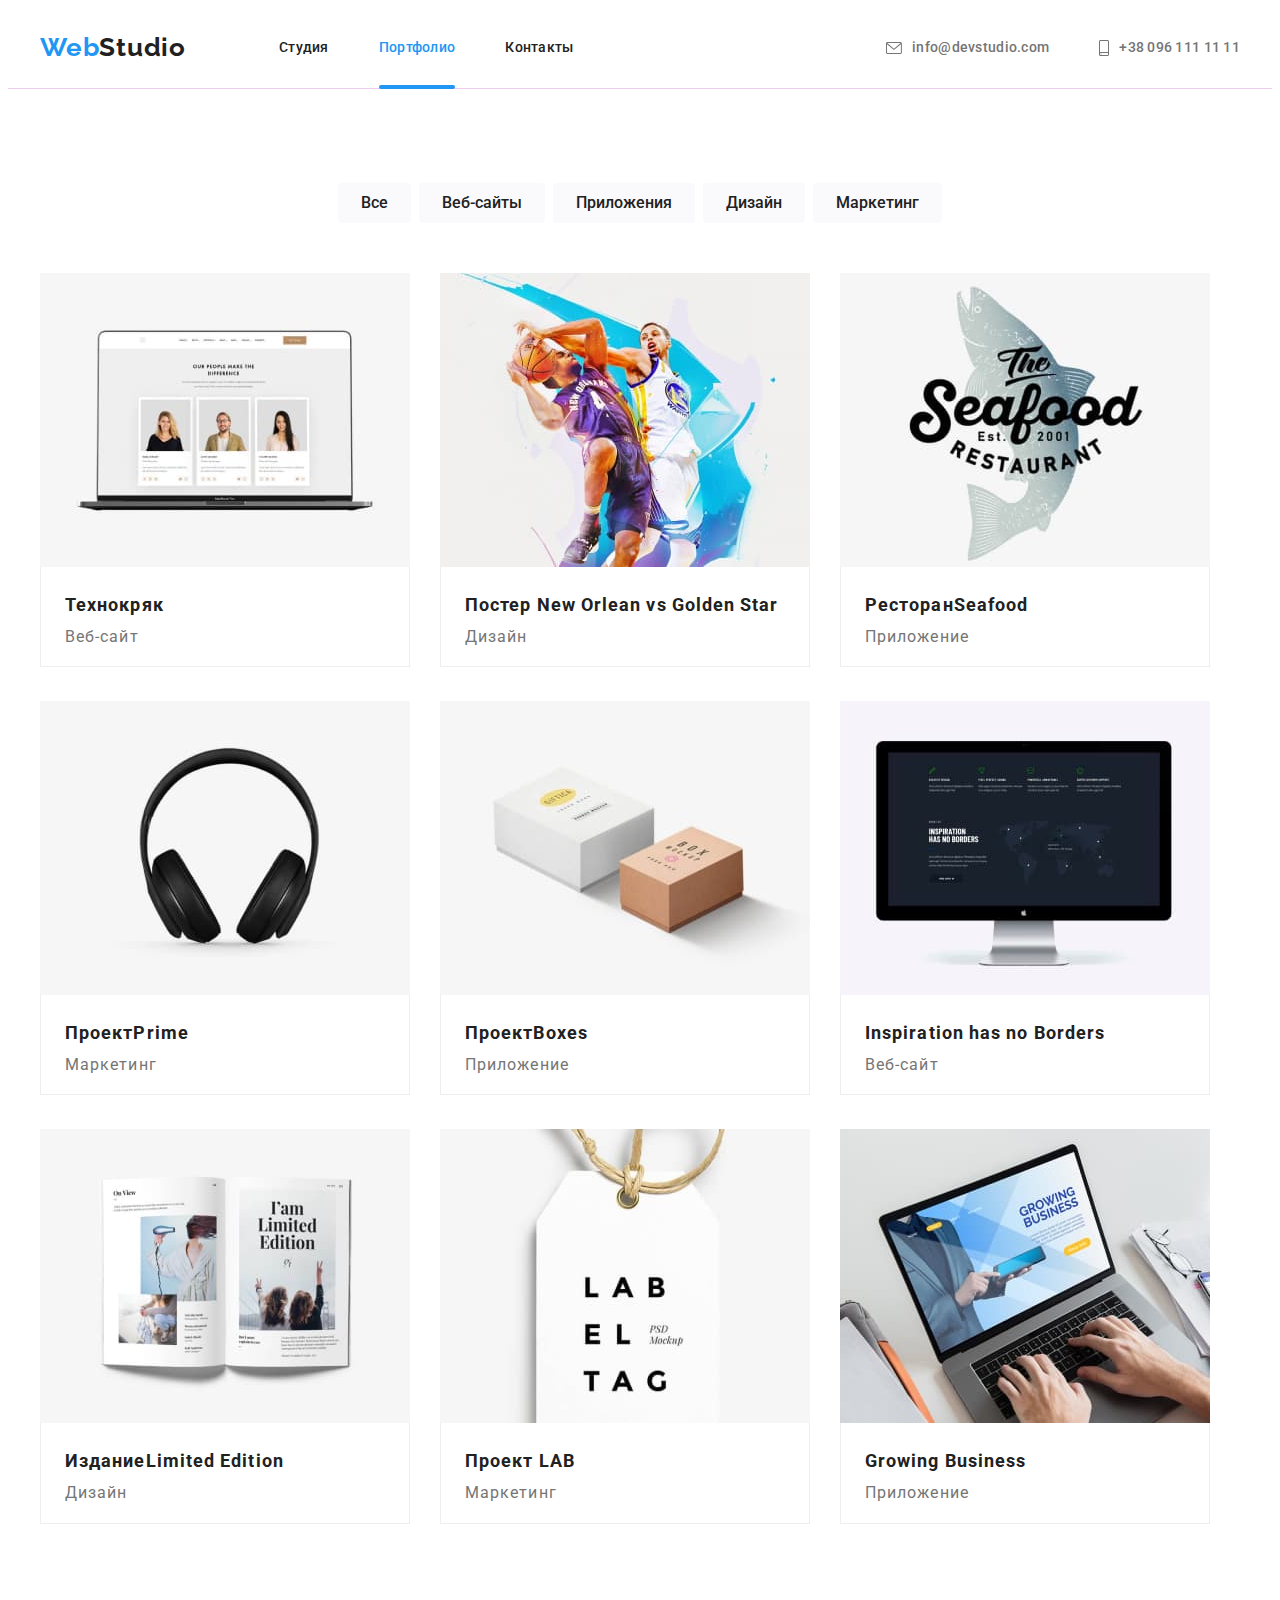
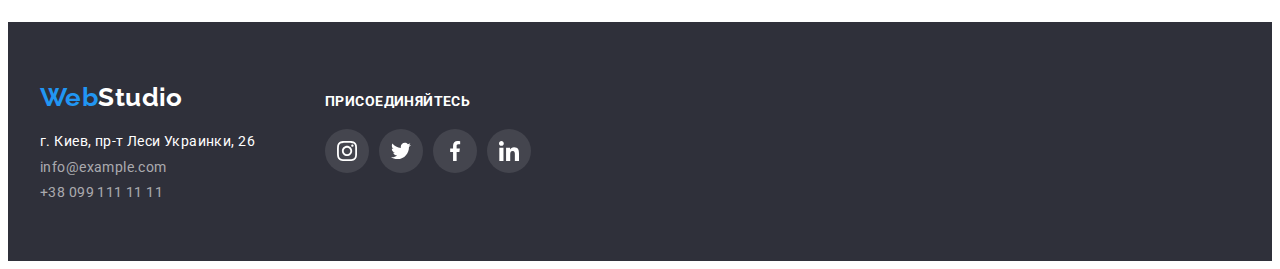
==== commit 32809e85: "fixed" ====
--- a/portfolio.html
+++ b/portfolio.html
@@ -210,7 +210,7 @@
                                 <p class="list-title">Дизайн</p>
                             </div> 
                        
-                        <div class="pop-up">
+                    
                             
                          </a>
 
--- a/css/styles.css
+++ b/css/styles.css
@@ -377,16 +377,14 @@
  
 }
 
-.area-lable {
-
+
+
+.paragraf {
   min-width: 370px;
   
 
   background-color: rgba(47, 48, 58, 0.8);
-  border: 0;
-}
-
-.paragraf {
+
   margin: 0 auto;
   padding: 27px 0;
 
